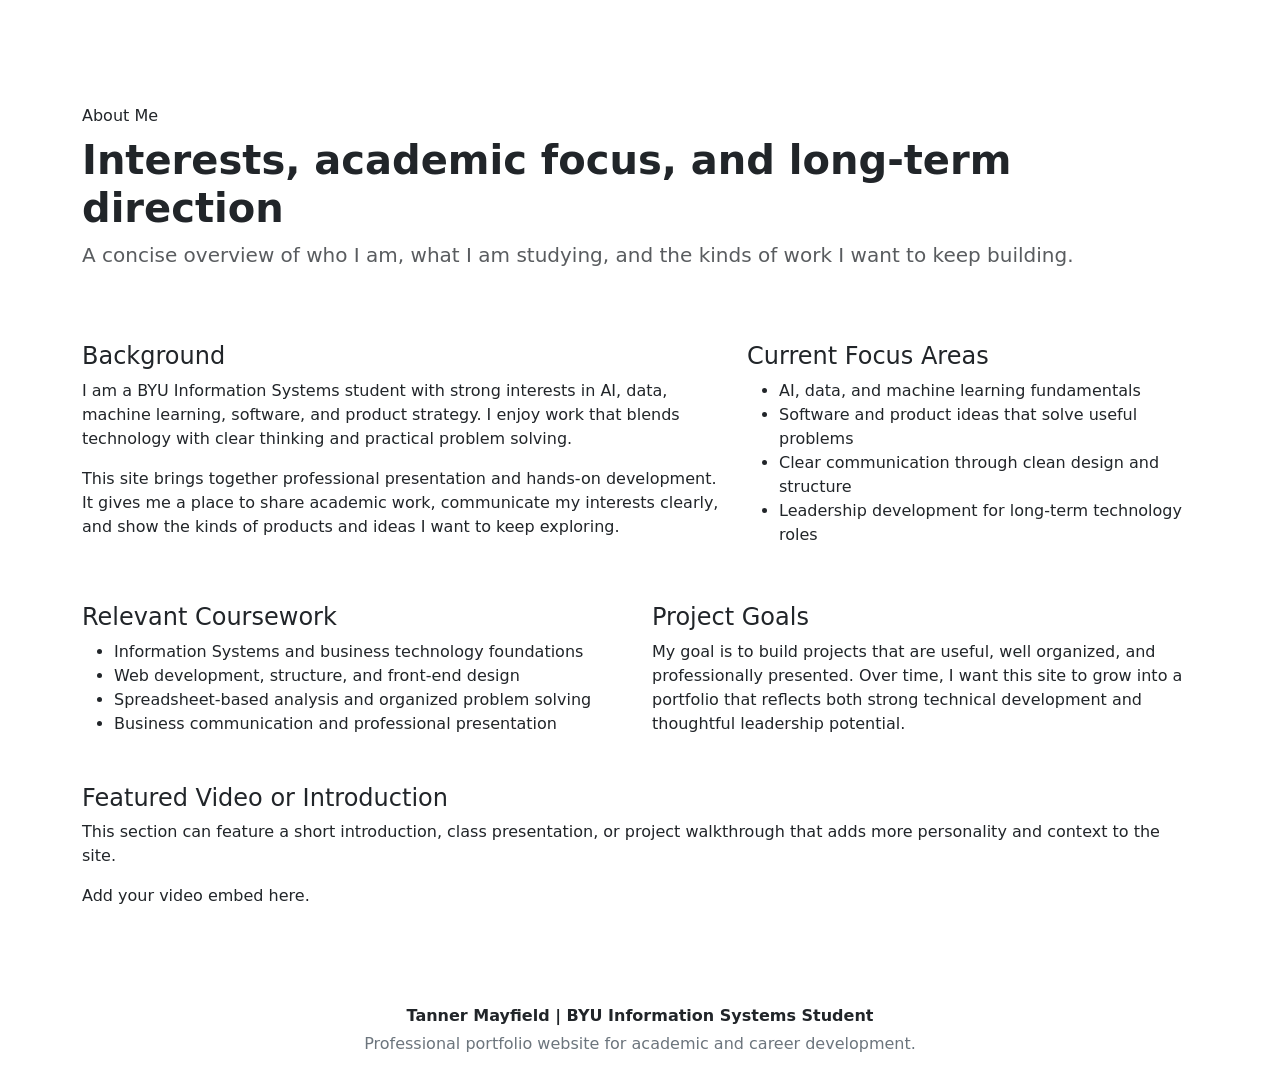
==== html/about.html @ 3721d304 "Initial project upload" ====
<!DOCTYPE html>
<html lang="en">
<head>
  <meta charset="UTF-8">
  <meta name="viewport" content="width=device-width, initial-scale=1.0">
  <title>About | Tanner Mayfield</title>
  <meta name="description" content="About Tanner Mayfield, coursework interests, and project background.">
  <link rel="preconnect" href="https://cdn.jsdelivr.net">
  <link href="https://cdn.jsdelivr.net/npm/bootstrap@5.3.8/dist/css/bootstrap.min.css" rel="stylesheet" integrity="sha384-sRIl4kxILFvY47J16cr9ZwB07vP4J8+LH7qKQnuqkuIAvNWLzeN8tE5YBujZqJLB" crossorigin="anonymous">
  <link rel="stylesheet" href="css/styles.css">
</head>
<body>
  <nav class="navbar navbar-expand-lg navbar-dark site-navbar sticky-top">
    <div class="container">
      <a class="navbar-brand fw-semibold" href="index.html">Tanner Mayfield</a>
      <button class="navbar-toggler" type="button" data-bs-toggle="collapse" data-bs-target="#mainNav" aria-controls="mainNav" aria-expanded="false" aria-label="Toggle navigation">
        <span class="navbar-toggler-icon"></span>
      </button>
      <div class="collapse navbar-collapse" id="mainNav">
        <ul class="navbar-nav ms-auto">
          <li class="nav-item"><a class="nav-link" href="index.html">Home</a></li>
          <li class="nav-item"><a class="nav-link active" aria-current="page" href="about.html">About</a></li>
          <li class="nav-item"><a class="nav-link" href="resume.html">Resume</a></li>
          <li class="nav-item"><a class="nav-link" href="career.html">Career</a></li>
          <li class="nav-item"><a class="nav-link" href="https://github.com/your-username" target="_blank" rel="noopener noreferrer">GitHub</a></li>
        </ul>
      </div>
    </div>
  </nav>

  <header class="page-header py-5">
    <div class="container">
      <span class="eyebrow">About Me</span>
      <h1 class="display-6 fw-bold mt-2">Interests, academic focus, and long-term direction</h1>
      <p class="lead text-muted mb-0">A concise overview of who I am, what I am studying, and the kinds of work I want to keep building.</p>
    </div>
  </header>

  <main class="pb-5">
    <section class="py-4">
      <div class="container">
        <div class="row g-4">
          <div class="col-lg-7">
            <div class="content-card h-100">
              <h2 class="h4">Background</h2>
              <p>I am a BYU Information Systems student with strong interests in AI, data, machine learning, software, and product strategy. I enjoy work that blends technology with clear thinking and practical problem solving.</p>
              <p>This site brings together professional presentation and hands-on development. It gives me a place to share academic work, communicate my interests clearly, and show the kinds of products and ideas I want to keep exploring.</p>
            </div>
          </div>
          <div class="col-lg-5">
            <div class="content-card h-100">
              <h2 class="h4">Current Focus Areas</h2>
              <ul class="mb-0">
                <li>AI, data, and machine learning fundamentals</li>
                <li>Software and product ideas that solve useful problems</li>
                <li>Clear communication through clean design and structure</li>
                <li>Leadership development for long-term technology roles</li>
              </ul>
            </div>
          </div>
        </div>
      </div>
    </section>

    <section class="py-4">
      <div class="container">
        <div class="row g-4">
          <div class="col-md-6">
            <div class="content-card h-100">
              <h2 class="h4">Relevant Coursework</h2>
              <ul class="mb-0">
                <li>Information Systems and business technology foundations</li>
                <li>Web development, structure, and front-end design</li>
                <li>Spreadsheet-based analysis and organized problem solving</li>
                <li>Business communication and professional presentation</li>
              </ul>
            </div>
          </div>
          <div class="col-md-6">
            <div class="content-card h-100">
              <h2 class="h4">Project Goals</h2>
              <p class="mb-0">My goal is to build projects that are useful, well organized, and professionally presented. Over time, I want this site to grow into a portfolio that reflects both strong technical development and thoughtful leadership potential.</p>
            </div>
          </div>
        </div>
      </div>
    </section>

    <section class="py-4">
      <div class="container">
        <div class="content-card">
          <h2 class="h4">Featured Video or Introduction</h2>
          <p class="mb-3">This section can feature a short introduction, class presentation, or project walkthrough that adds more personality and context to the site.</p>
          <!-- Replace the placeholder below with your YouTube embed URL or iframe code. -->
          <!-- Example:
          <div class="ratio ratio-16x9">
            <iframe src="https://www.youtube.com/embed/YOUR_VIDEO_ID" title="YouTube video" allowfullscreen></iframe>
          </div>
          -->
          <div class="embed-placeholder">Add your video embed here.</div>
        </div>
      </div>
    </section>
  </main>

  <footer class="site-footer py-4">
    <div class="container text-center">
      <p class="mb-1 fw-semibold">Tanner Mayfield | BYU Information Systems Student</p>
      <p class="mb-0 text-secondary">Professional portfolio website for academic and career development.</p>
    </div>
  </footer>

  <script src="https://cdn.jsdelivr.net/npm/bootstrap@5.3.8/dist/js/bootstrap.bundle.min.js" integrity="sha384-FKyoEForCGlyvwx9Hj09JcYn3nv7wiPVlz7YYwJrWVcXK/BmnVDxM+D2scQbITxI" crossorigin="anonymous"></script>
</body>
</html>
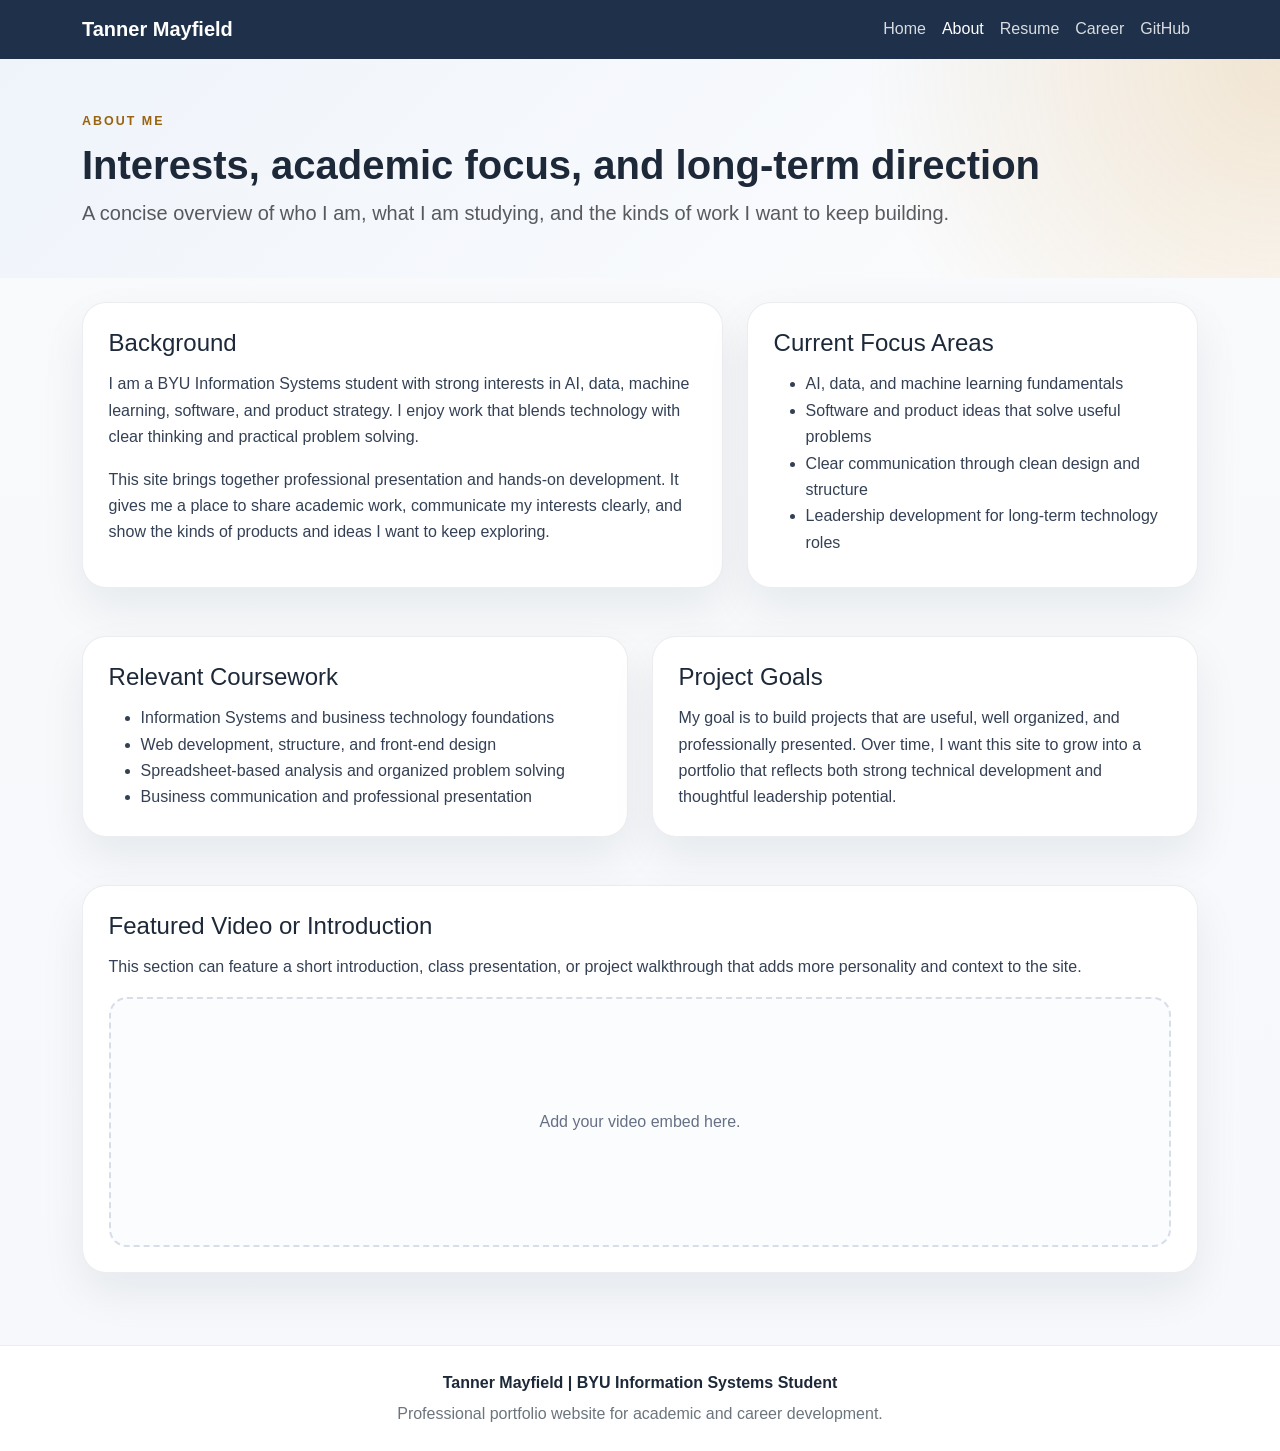
==== commit e33bb958: "Fix relative links for html folder structure" ====
--- a/html/about.html
+++ b/html/about.html
@@ -7,18 +7,18 @@
   <meta name="description" content="About Tanner Mayfield, coursework interests, and project background.">
   <link rel="preconnect" href="https://cdn.jsdelivr.net">
   <link href="https://cdn.jsdelivr.net/npm/bootstrap@5.3.8/dist/css/bootstrap.min.css" rel="stylesheet" integrity="sha384-sRIl4kxILFvY47J16cr9ZwB07vP4J8+LH7qKQnuqkuIAvNWLzeN8tE5YBujZqJLB" crossorigin="anonymous">
-  <link rel="stylesheet" href="css/styles.css">
+  <link rel="stylesheet" href="../css/styles.css">
 </head>
 <body>
   <nav class="navbar navbar-expand-lg navbar-dark site-navbar sticky-top">
     <div class="container">
-      <a class="navbar-brand fw-semibold" href="index.html">Tanner Mayfield</a>
+      <a class="navbar-brand fw-semibold" href="../index.html">Tanner Mayfield</a>
       <button class="navbar-toggler" type="button" data-bs-toggle="collapse" data-bs-target="#mainNav" aria-controls="mainNav" aria-expanded="false" aria-label="Toggle navigation">
         <span class="navbar-toggler-icon"></span>
       </button>
       <div class="collapse navbar-collapse" id="mainNav">
         <ul class="navbar-nav ms-auto">
-          <li class="nav-item"><a class="nav-link" href="index.html">Home</a></li>
+          <li class="nav-item"><a class="nav-link" href="../index.html">Home</a></li>
           <li class="nav-item"><a class="nav-link active" aria-current="page" href="about.html">About</a></li>
           <li class="nav-item"><a class="nav-link" href="resume.html">Resume</a></li>
           <li class="nav-item"><a class="nav-link" href="career.html">Career</a></li>
--- a/css/styles.css
+++ b/css/styles.css
@@ -0,0 +1,240 @@
+:root {
+  --site-navy: #10243f;
+  --site-slate: #344054;
+  --site-ink: #1d2939;
+  --site-muted: #667085;
+  --site-bg: #f6f8fb;
+  --site-card: #ffffff;
+  --site-line: #d8dee8;
+  --site-accent: #c47f17;
+  --site-accent-dark: #9a630e;
+}
+
+body {
+  font-family: "Segoe UI", Tahoma, Geneva, Verdana, sans-serif;
+  color: var(--site-ink);
+  background: linear-gradient(180deg, #f8fafc 0%, var(--site-bg) 100%);
+  line-height: 1.65;
+}
+
+a {
+  color: #0f5c96;
+}
+
+a:hover {
+  color: #0b4875;
+}
+
+.site-navbar {
+  background: rgba(16, 36, 63, 0.94);
+  backdrop-filter: blur(10px);
+}
+
+.site-navbar .nav-link {
+  color: rgba(255, 255, 255, 0.83);
+  font-weight: 500;
+}
+
+.site-navbar .nav-link:hover,
+.site-navbar .nav-link:focus,
+.site-navbar .nav-link.active {
+  color: #ffffff;
+}
+
+.hero-section,
+.page-header {
+  background:
+    radial-gradient(circle at top right, rgba(196, 127, 23, 0.18), transparent 32%),
+    linear-gradient(135deg, #eff4fb 0%, #fdfdfd 100%);
+}
+
+main section {
+  scroll-margin-top: 5rem;
+}
+
+.py-lg-6 {
+  padding-top: 5rem;
+  padding-bottom: 5rem;
+}
+
+.eyebrow {
+  display: inline-block;
+  text-transform: uppercase;
+  letter-spacing: 0.16em;
+  font-size: 0.78rem;
+  color: var(--site-accent-dark);
+  font-weight: 700;
+}
+
+.profile-panel,
+.feature-card,
+.content-card,
+.callout-panel,
+.resume-sheet {
+  background: var(--site-card);
+  border: 1px solid rgba(16, 36, 63, 0.08);
+  border-radius: 24px;
+  box-shadow: 0 20px 45px rgba(15, 23, 42, 0.07);
+}
+
+.profile-panel,
+.feature-card,
+.content-card {
+  padding: 1.6rem;
+}
+
+.profile-placeholder,
+.embed-placeholder {
+  min-height: 250px;
+  border: 2px dashed var(--site-line);
+  border-radius: 18px;
+  display: grid;
+  place-items: center;
+  text-align: center;
+  padding: 1.5rem;
+  color: var(--site-muted);
+  background: #fbfcfe;
+}
+
+.feature-kicker {
+  display: inline-block;
+  margin-bottom: 0.75rem;
+  color: var(--site-accent-dark);
+  font-weight: 700;
+  font-size: 0.85rem;
+  text-transform: uppercase;
+  letter-spacing: 0.08em;
+}
+
+.feature-link {
+  display: inline-block;
+  margin-top: 1rem;
+  font-weight: 600;
+  text-decoration: none;
+}
+
+.feature-card h3,
+.content-card h2,
+.resume-section h3 {
+  margin-bottom: 0.85rem;
+}
+
+.feature-card p,
+.content-card p,
+.content-card li,
+.resume-section li,
+.resume-section p {
+  color: var(--site-slate);
+}
+
+.section-soft {
+  background: rgba(16, 36, 63, 0.04);
+}
+
+.section-title {
+  margin-bottom: 0.75rem;
+}
+
+.info-grid {
+  display: flex;
+  flex-wrap: wrap;
+  gap: 0.75rem;
+}
+
+.info-chip {
+  background: #ffffff;
+  border: 1px solid var(--site-line);
+  color: var(--site-slate);
+  padding: 0.7rem 1rem;
+  border-radius: 999px;
+  font-weight: 600;
+}
+
+.callout-panel {
+  padding: 1.8rem;
+  display: flex;
+  align-items: center;
+  justify-content: space-between;
+  gap: 1rem;
+}
+
+.btn-accent {
+  background: var(--site-accent);
+  color: #ffffff;
+  border: 1px solid var(--site-accent);
+}
+
+.btn-accent:hover,
+.btn-accent:focus {
+  background: var(--site-accent-dark);
+  border-color: var(--site-accent-dark);
+  color: #ffffff;
+}
+
+.resume-sheet {
+  padding: 2rem;
+}
+
+.resume-header {
+  padding-bottom: 1.25rem;
+  border-bottom: 1px solid var(--site-line);
+  margin-bottom: 1.5rem;
+}
+
+.resume-name {
+  font-size: 2rem;
+  margin-bottom: 0.35rem;
+}
+
+.resume-contact {
+  color: var(--site-muted);
+}
+
+.resume-section {
+  margin-bottom: 1.75rem;
+}
+
+.resume-section h3 {
+  font-size: 1.1rem;
+  text-transform: uppercase;
+  letter-spacing: 0.08em;
+  margin-bottom: 1rem;
+  color: var(--site-slate);
+}
+
+.resume-item + .resume-item {
+  margin-top: 1.25rem;
+}
+
+.resume-line {
+  display: flex;
+  justify-content: space-between;
+  gap: 1rem;
+  flex-wrap: wrap;
+}
+
+.skill-list {
+  columns: 2;
+  gap: 2rem;
+}
+
+.site-footer {
+  border-top: 1px solid rgba(16, 36, 63, 0.08);
+  background: #fff;
+}
+
+.site-footer p {
+  margin-bottom: 0;
+}
+
+@media (max-width: 767px) {
+  .callout-panel,
+  .resume-line {
+    flex-direction: column;
+    align-items: flex-start;
+  }
+
+  .skill-list {
+    columns: 1;
+  }
+}
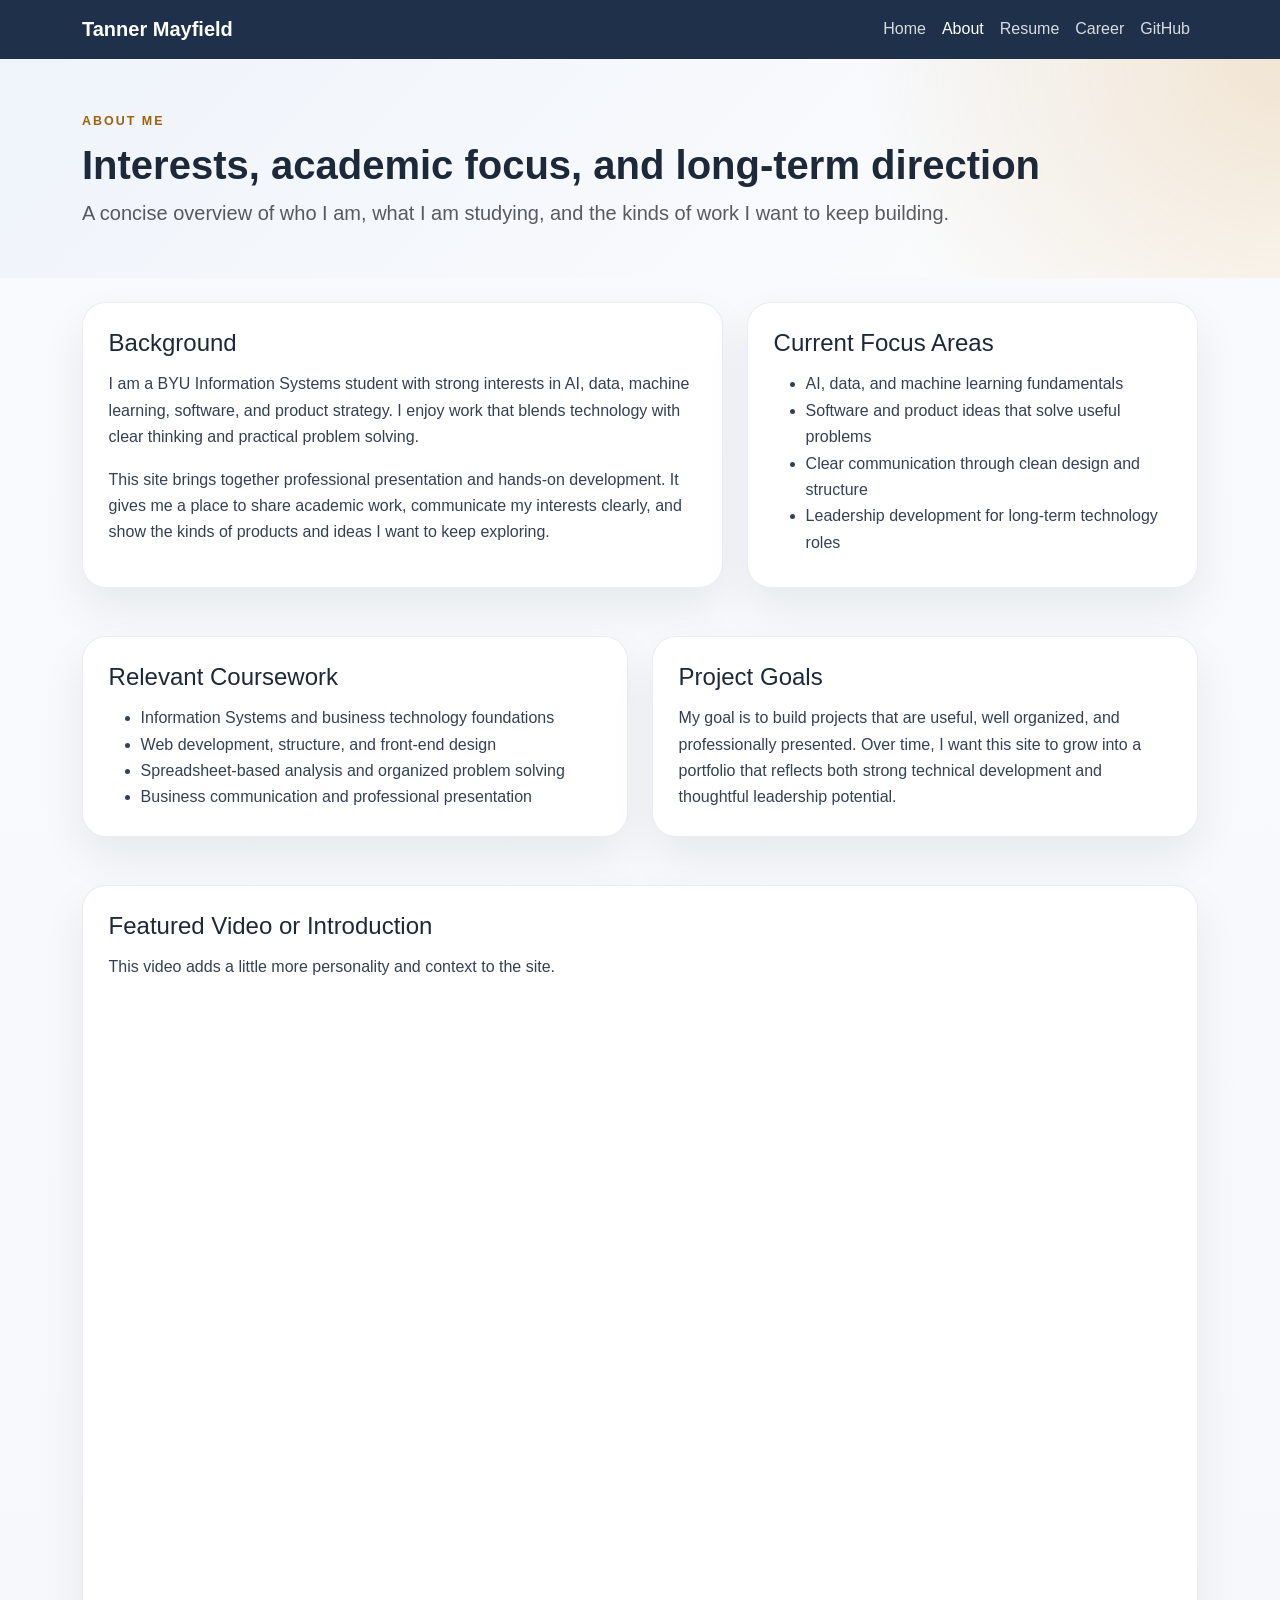
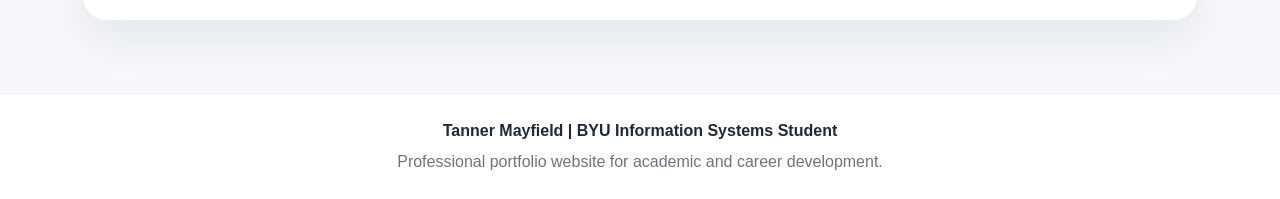
==== commit 1fa9a78d: "Update about, resume, and scratch pages" ====
--- a/html/about.html
+++ b/html/about.html
@@ -90,14 +90,10 @@
       <div class="container">
         <div class="content-card">
           <h2 class="h4">Featured Video or Introduction</h2>
-          <p class="mb-3">This section can feature a short introduction, class presentation, or project walkthrough that adds more personality and context to the site.</p>
-          <!-- Replace the placeholder below with your YouTube embed URL or iframe code. -->
-          <!-- Example:
+          <p class="mb-3">This video adds a little more personality and context to the site.</p>
           <div class="ratio ratio-16x9">
-            <iframe src="https://www.youtube.com/embed/YOUR_VIDEO_ID" title="YouTube video" allowfullscreen></iframe>
+            <iframe src="https://www.youtube.com/embed/9XyKU8Nw3-A" title="YouTube video" allowfullscreen></iframe>
           </div>
-          -->
-          <div class="embed-placeholder">Add your video embed here.</div>
         </div>
       </div>
     </section>
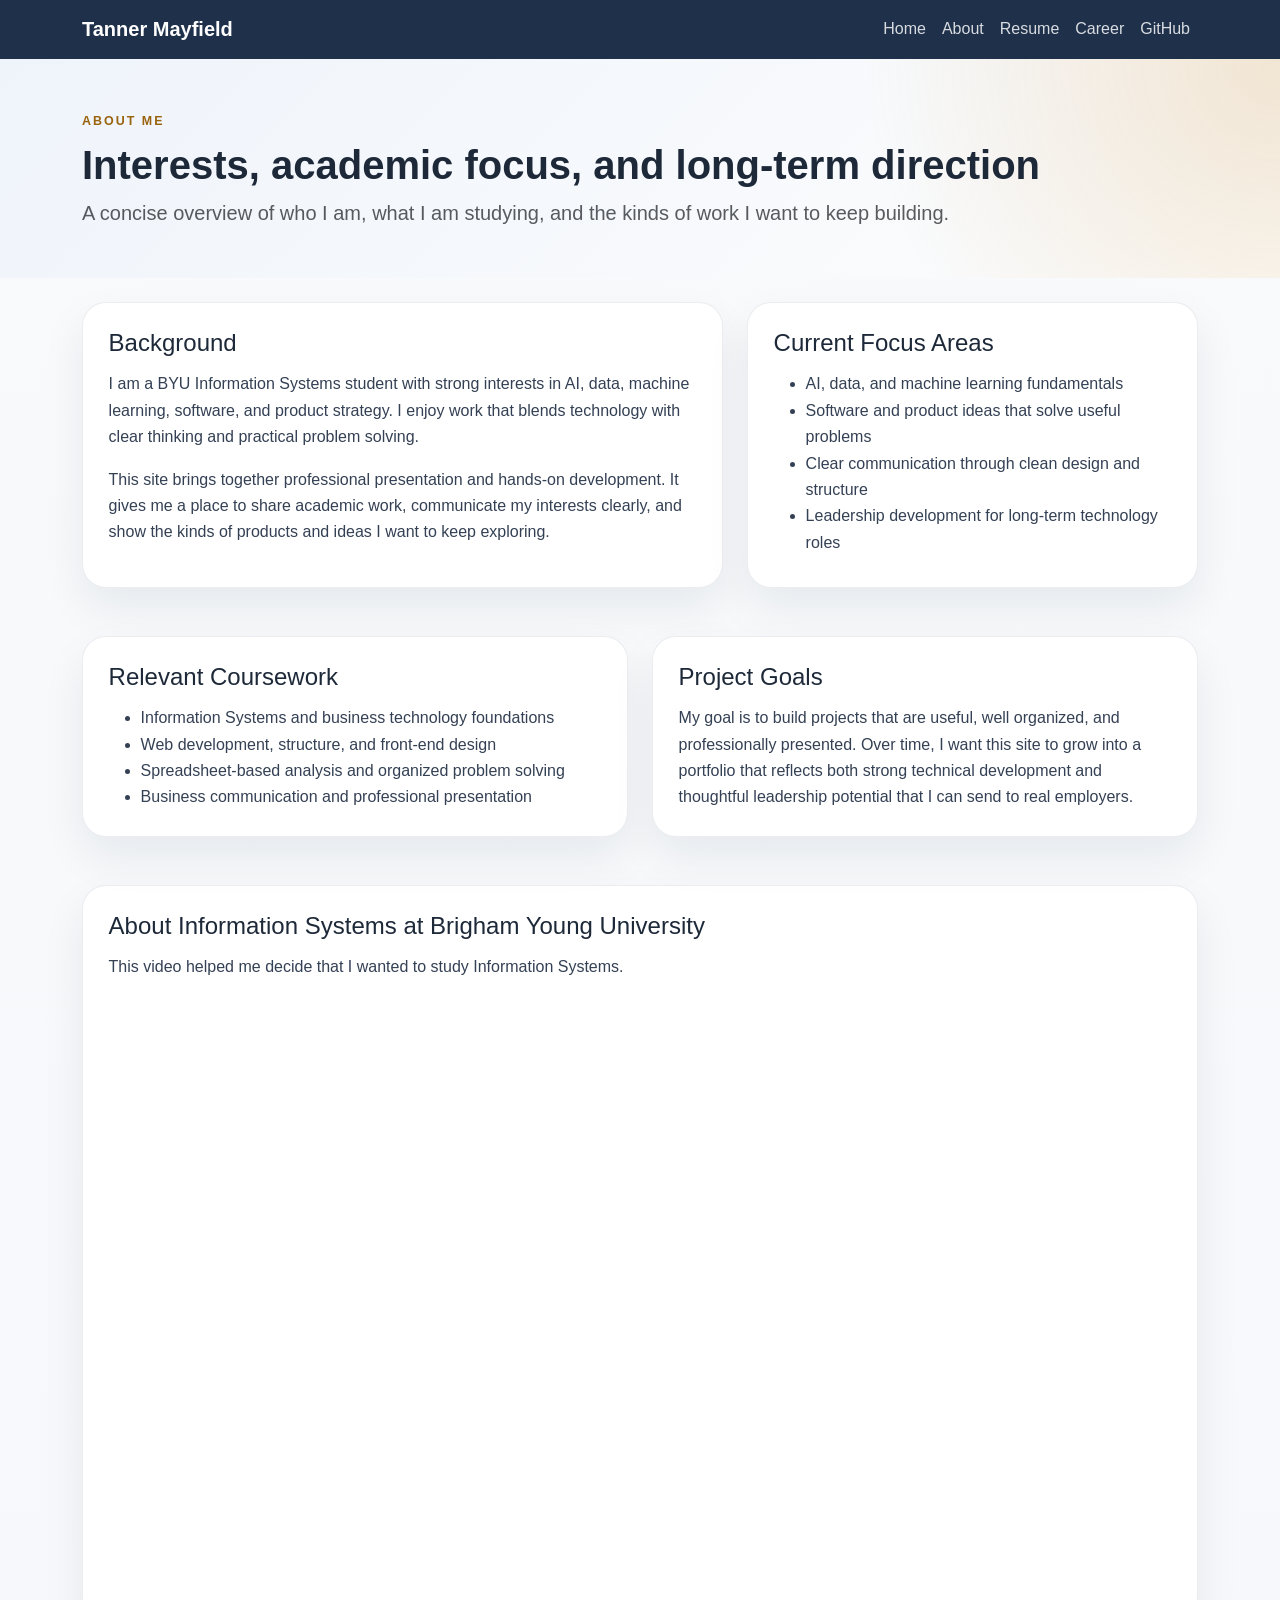
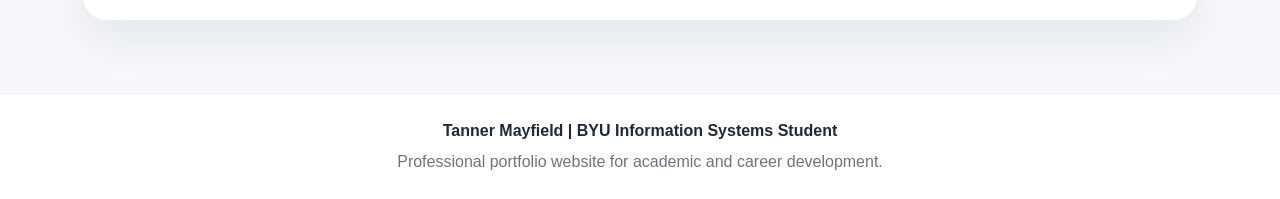
==== commit 40c1ec7c: "Update about, career, and resume pages" ====
--- a/html/about.html
+++ b/html/about.html
@@ -19,7 +19,7 @@
       <div class="collapse navbar-collapse" id="mainNav">
         <ul class="navbar-nav ms-auto">
           <li class="nav-item"><a class="nav-link" href="../index.html">Home</a></li>
-          <li class="nav-item"><a class="nav-link active" aria-current="page" href="about.html">About</a></li>
+          <li class="nav-item"><a class="nav-link" href="about.html">About</a></li>
           <li class="nav-item"><a class="nav-link" href="resume.html">Resume</a></li>
           <li class="nav-item"><a class="nav-link" href="career.html">Career</a></li>
           <li class="nav-item"><a class="nav-link" href="https://github.com/your-username" target="_blank" rel="noopener noreferrer">GitHub</a></li>
@@ -79,7 +79,7 @@
           <div class="col-md-6">
             <div class="content-card h-100">
               <h2 class="h4">Project Goals</h2>
-              <p class="mb-0">My goal is to build projects that are useful, well organized, and professionally presented. Over time, I want this site to grow into a portfolio that reflects both strong technical development and thoughtful leadership potential.</p>
+              <p class="mb-0">My goal is to build projects that are useful, well organized, and professionally presented. Over time, I want this site to grow into a portfolio that reflects both strong technical development and thoughtful leadership potential that I can send to real employers.</p>
             </div>
           </div>
         </div>
@@ -89,10 +89,10 @@
     <section class="py-4">
       <div class="container">
         <div class="content-card">
-          <h2 class="h4">Featured Video or Introduction</h2>
-          <p class="mb-3">This video adds a little more personality and context to the site.</p>
+          <h2 class="h4">About Information Systems at Brigham Young University</h2>
+          <p class="mb-3">This video helped me decide that I wanted to study Information Systems.</p>
           <div class="ratio ratio-16x9">
-            <iframe src="https://www.youtube.com/embed/9XyKU8Nw3-A" title="YouTube video" allowfullscreen></iframe>
+            <iframe src="https://www.youtube.com/embed/9XyKU8Nw3-A" title="YouTube Video" allowfullscreen></iframe>
           </div>
         </div>
       </div>
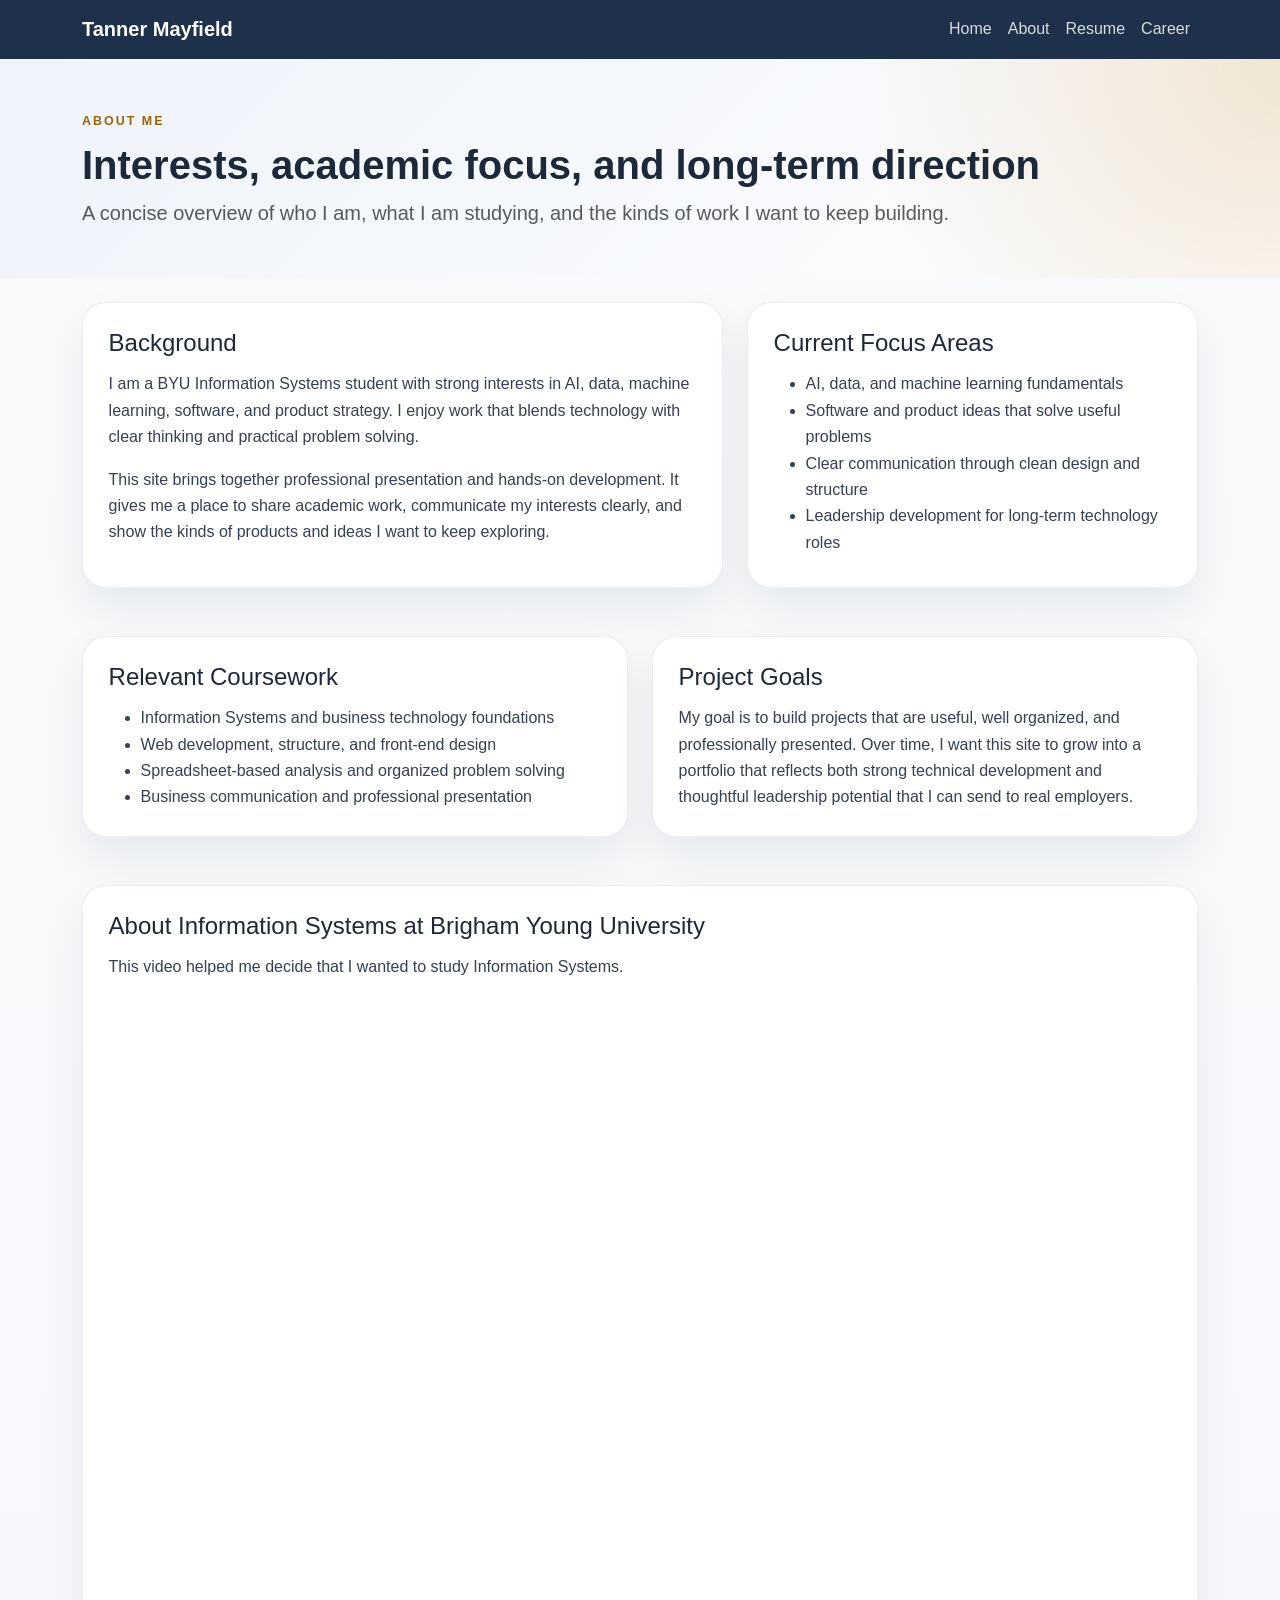
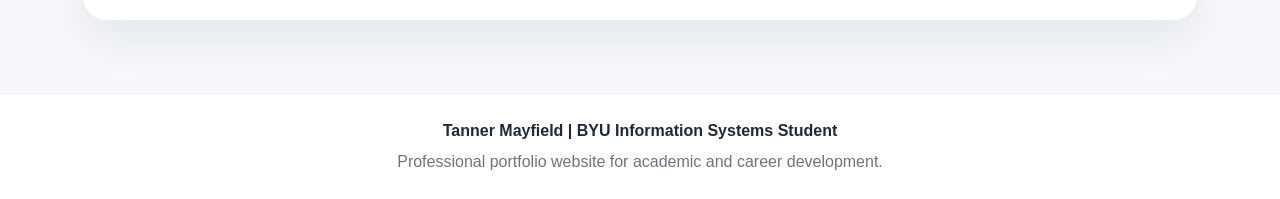
==== commit f0484443: "Update scratch styling and remove GitHub links" ====
--- a/html/about.html
+++ b/html/about.html
@@ -22,7 +22,6 @@
           <li class="nav-item"><a class="nav-link" href="about.html">About</a></li>
           <li class="nav-item"><a class="nav-link" href="resume.html">Resume</a></li>
           <li class="nav-item"><a class="nav-link" href="career.html">Career</a></li>
-          <li class="nav-item"><a class="nav-link" href="https://github.com/your-username" target="_blank" rel="noopener noreferrer">GitHub</a></li>
         </ul>
       </div>
     </div>
